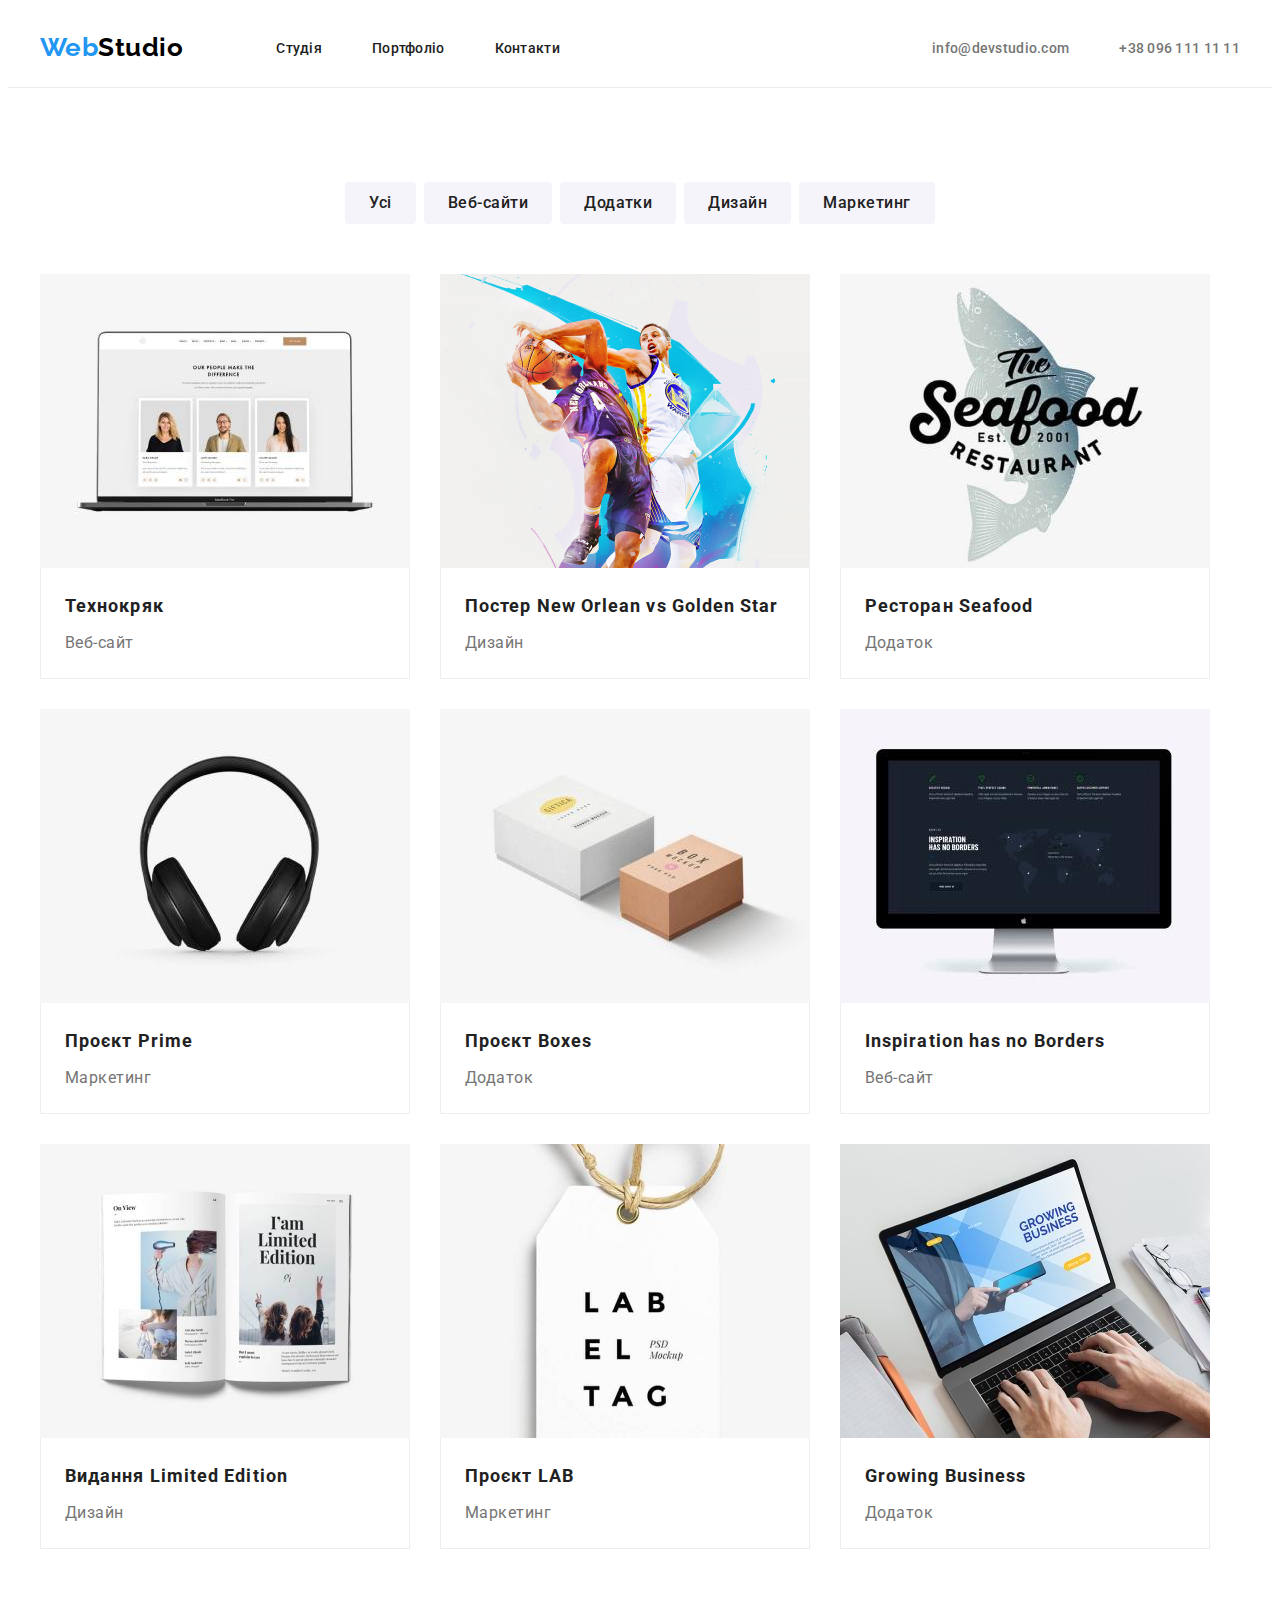
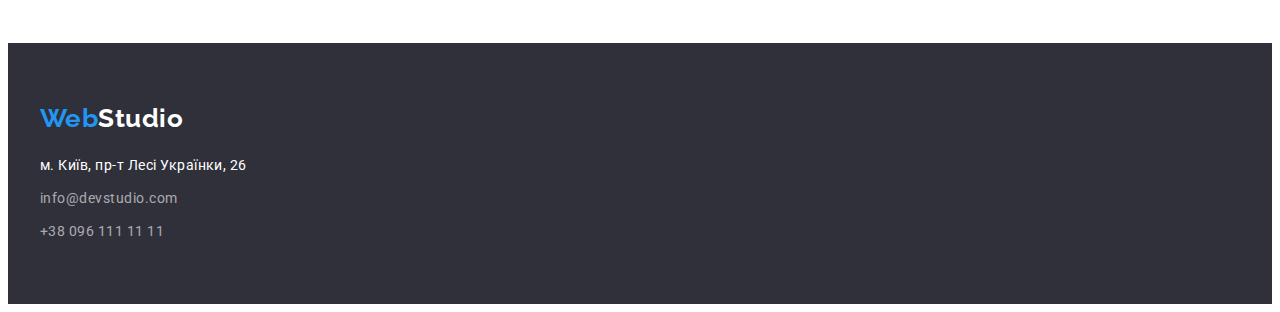
==== portfolio.html @ 813d0eb6 "add" ====
<!DOCTYPE html>
<html lang="en">
  <head>
    <meta charset="UTF-8" />
    <meta http-equiv="X-UA-Compatible" content="IE=edge" />
    <meta name="viewport" content="width=device-width, initial-scale=1.0" />
    <title>WebStudio</title>
    <link rel="preconnect" href="https://fonts.googleapis.com" />
    <link rel="preconnect" href="https://fonts.gstatic.com" crossorigin />
    <link
      href="https://fonts.googleapis.com/css2?family=Raleway:wght@700&family=Roboto:wght@400;500;700;900&display=swap"
      rel="stylesheet"
    />
    <link
      rel="stylesheet"
      href="https://cdnjs.cloudflare.com/ajax/libs/modern-normalize/1.1.0/modern-normalize.min.css"
      integrity="sha512-wpPYUAdjBVSE4KJnH1VR1HeZfpl1ub8YT/NKx4PuQ5NmX2tKuGu6U/JRp5y+Y8XG2tV+wKQpNHVUX03MfMFn9Q=="
      crossorigin="anonymous"
      referrerpolicy="no-referrer"
    />
    <link rel="stylesheet" href="./css/styles.css" />
  </head>

  <body>
    <header class="header">
      <div class="header-container container">
        <a href="index.html" class="logo"><span class="accent">Web</span>Studio</a>

        <nav class="nav">
          <ul class="nav-list list">
            <li class="item"><a href="./index.html" class="nav-link link">Студія</a></li>
            <li class="item">
              <a href="./portfolio.html" class="nav-link link">Портфоліо</a>
            </li>
            <li class="item"><a href="" class="nav-link link">Контакти</a></li>
          </ul>
        </nav>

        <ul class="contacts-header list">
          <li class="item">
            <a href="mailto:info@devstudio.com" class="header-email link">info@devstudio.com</a>
          </li>
          <li class="item">
            <a href="tel:+380961111111" class="header-tel link">+38 096 111 11 11</a>
          </li>
        </ul>
      </div>
    </header>

    <main>
      <section class="project section">
        <div class="container">
          <ul class="filter-list list">
            <li class="item"><button type="button" class="filter-button">Усі</button></li>
            <li class="item"><button type="button" class="filter-button">Веб-сайти</button></li>
            <li class="item"><button type="button" class="filter-button">Додатки</button></li>
            <li class="item"><button type="button" class="filter-button">Дизайн</button></li>
            <li class="item"><button type="button" class="filter-button">Маркетинг</button></li>
          </ul>

          <ul class="project-list list">
            <li class="item">
              <img class="project-foto" src="./img/portfolio-work9.jpg" alt="staff" width="370" />
              <div class="text">
                <h2 class="project-title">Технокряк</h2>
                <p class="project-text">Веб-сайт</p>
              </div>
            </li>
            <li class="item">
              <img
                class="project-foto"
                src="./img/portfolio-work8.jpg"
                alt="New Orlean vs Golden Star poster"
                width="370"
              />
              <div class="text">
                <h2 class="project-title">Постер New Orlean vs Golden Star</h2>
                <p class="project-text">Дизайн</p>
              </div>
            </li>
            <li class="item">
              <img
                class="project-foto"
                src="./img/portfolio-work7.jpg"
                alt="seafood restaurant logo"
                width="370"
              />
              <div class="text">
                <h2 class="project-title">Ресторан Seafood</h2>
                <p class="project-text">Додаток</p>
              </div>
            </li>
            <li class="item">
              <img
                class="project-foto"
                src="./img/portfolio-work6.jpg"
                alt="headphones"
                width="370"
              />
              <div class="text">
                <h2 class="project-title">Проєкт Prime</h2>
                <p class="project-text">Маркетинг</p>
              </div>
            </li>
            <li class="item">
              <img
                class="project-foto"
                src="./img/portfolio-work5.jpg"
                alt="two boxes"
                width="370"
              />
              <div class="text">
                <h2 class="project-title">Проєкт Boxes</h2>
                <p class="project-text">Додаток</p>
              </div>
            </li>
            <li class="item">
              <img
                class="project-foto"
                src="./img/portfolio-work4.jpg"
                alt="computer screen"
                width="370"
              />
              <div class="text">
                <h2 class="project-title">Inspiration has no Borders</h2>
                <p class="project-text">Веб-сайт</p>
              </div>
            </li>
            <li class="item">
              <img
                class="project-foto"
                src="./img/portfolio-work3.jpg"
                alt="open magazine"
                width="370"
              />
              <div class="text">
                <h2 class="project-title">Видання Limited Edition</h2>
                <p class="project-text">Дизайн</p>
              </div>
            </li>
            <li class="item">
              <img
                class="project-foto"
                src="./img/portfolio-work2.jpg"
                alt="tag with the inscription"
                width="370"
              />
              <div class="text">
                <h2 class="project-title">Проєкт LAB</h2>
                <p class="project-text">Маркетинг</p>
              </div>
            </li>
            <li class="item">
              <img
                class="project-foto"
                src="./img/portfolio-work1.jpg"
                alt="man working on a computer"
                width="370"
              />
              <div class="text">
                <h2 class="project-title">Growing Business</h2>
                <p class="project-text">Додаток</p>
              </div>
            </li>
          </ul>
        </div>
      </section>
    </main>

    <footer>
      <section class="footer container">
        <div class="footer-container">
          <p class="footer-logo"><span class="accent">Web</span>Studio</p>
          <address class="address">
            <ul class="address-list list">
              <li class="item">
                <p class="footer-address">м. Київ, пр-т Лесі Українки, 26</p>
              </li>
              <li class="item">
                <a href="mailto:info@devstudio.com" class="footer-email link">info@devstudio.com</a>
              </li>
              <li class="item">
                <a href="tel:+380961111111" class="footer-tel link">+38 096 111 11 11</a>
              </li>
            </ul>
          </address>
        </div>
      </section>
    </footer>
  </body>
</html>
---- css/styles.css ----
:root {
  --primary-text-color: #757575;
  --title-text-color: #212121;
  --accent-color: #2196f3;
  --white-color: #ffffff;
}

body {
  color: var(--primary-text-color);
  font-family: 'Roboto', sans-serif;
  letter-spacing: 0.03em;
}

.list {
  list-style: none;
  margin: 0;
  padding: 0;
}

.link {
  text-decoration: none;
}

.container {
  margin-left: auto;
  margin-right: auto;
  width: 1200px;
  padding-left: 15px;
  padding-right: 15px;
}

.section {
  padding-top: 94px;
  padding-bottom: 94px;
}

.nav,
.nav-list,
.contacts-header,
.header-container {
  display: flex;
}

.header {
  border-bottom: 1px solid #ececec;
}

.header-container {
  align-items: center;
}

.nav {
  margin-left: 93px;
}

.nav-list .item {
  margin-right: 50px;
}

.nav-list .item:last-child {
  margin-right: 0;
}

.contacts-header .item + .item {
  margin-left: 50px;
}

.logo {
  padding-top: 24px;
  padding-bottom: 24px;
  font-family: 'Raleway', sans-serif;
  font-weight: 700;
  font-size: 26px;
  line-height: 1.2;
  color: #000000;
  text-decoration: none;
}

.accent {
  color: var(--accent-color);
}

.nav-link {
  padding-top: 24px;
  padding-bottom: 24px;

  color: var(--title-text-color);
  font-weight: 500;
  font-size: 14px;
  line-height: 1.14;
  letter-spacing: 0.02em;
}

.link:hover,
.link:focus {
  color: var(--accent-color);
}

.contacts-header {
  margin-left: auto;
}

.header-email {
  padding-top: 24px;
  padding-bottom: 24px;

  color: var(--primary-text-color);
  font-weight: 500;
  font-size: 14px;
  line-height: 1.14;
  letter-spacing: 0.02em;
}

.header-tel {
  padding-top: 24px;
  padding-bottom: 24px;

  color: var(--primary-text-color);
  font-weight: 500;
  font-size: 14px;
  line-height: 1.14;
  letter-spacing: 0.02em;
}

.header-tel:hover,
.header-tel:focus {
  color: var(--accent-color);
}

.hero {
  text-align: center;
  background-color: #2f303a;
  padding-top: 200px;
  padding-bottom: 200px;
}

.hero-title {
  margin-top: 0;
  margin-bottom: 30px;
  margin-right: auto;
  margin-left: auto;
  width: 696px;

  font-weight: 900;
  font-size: 44px;
  line-height: 1.36;
  text-transform: uppercase;
  color: var(--white-color);
  letter-spacing: 0.06em;
}

.hero-button {
  padding: 10px 32px;
  border-width: 0;
  border-radius: 4px;
  min-width: 216px;

  font-family: 'Roboto', sans-serif;
  font-size: 16px;
  font-weight: 700;
  line-height: 1.9;
  cursor: pointer;
  background-color: var(--accent-color);
  color: var(--white-color);
  letter-spacing: 0.06em;
}

.benefits {
  padding-bottom: 0;
}

.benefits-list {
  display: flex;
}

.benefits-list .item {
  width: 270px;
}

.benefits-list .item + .item {
  margin-left: 30px;
}

.benefits-title {
  margin-top: 0;
  margin-bottom: 10px;

  color: var(--title-text-color);
  font-size: 14px;
  line-height: 1.14;
  text-transform: uppercase;
}

.benefits-text {
  margin: 0;

  font-size: 14px;
  line-height: 1.71;
}

.work-list {
  display: flex;
}

.work-title {
  margin-top: 0;
  margin-bottom: 50px;

  color: var(--title-text-color);
  font-size: 36px;
  line-height: 1.17;
  text-align: center;
}

.work-list .item + .item {
  margin-left: 30px;
}

.team-title {
  margin-top: 0;
  margin-bottom: 50px;

  color: var(--title-text-color);
  font-size: 36px;
  line-height: 1.17;
  text-align: center;
}

.team-list {
  display: flex;
}

.team-list .item + .item {
  margin-left: 30px;
}

.team-list .item {
  box-shadow: 0px 1px 3px rgba(0, 0, 0, 0.12), 0px 1px 1px rgba(0, 0, 0, 0.14),
    0px 2px 1px rgba(0, 0, 0, 0.2);
  border-radius: 0px 0px 4px 4px;
}

.team-text {
  padding-top: 30px;
  padding-bottom: 30px;
}

.text-name {
  margin-top: 0;
  margin-bottom: 10px;

  color: var(--title-text-color);
  font-weight: 500;
  font-size: 16px;
  line-height: 1.12;
  text-align: center;
}

.team-speciality {
  margin: 0;

  font-size: 16px;
  line-height: 1.12;
  text-align: center;
}

.filter-list {
  display: flex;
  justify-content: center;
  margin-bottom: 50px;
}

.filter-list .item + .item {
  margin-left: 8px;
}

.filter-button {
  border-radius: 4px;
  border-color: transparent;
  padding: 6px 22px;

  font-family: 'Roboto', sans-serif;
  font-weight: 500;
  font-size: 16px;
  line-height: 1.63;
  cursor: pointer;
  letter-spacing: 0.03em;
  color: var(--title-text-color);
  background-color: #f5f4fa;
}

.filter-button:hover,
.filter-button:focus {
  color: var(--white-color);
  background-color: var(--accent-color);
}

.project-list {
  display: flex;
  flex-wrap: wrap;
}

.project-list .item {
  width: 370px;
  margin-bottom: 30px;
}

.project-list .item:not(:nth-child(3n)) {
  margin-right: 30px;
}

.project-list .item:nth-last-child(-n + 3) {
  margin-bottom: 0px;
}

.project-foto {
  display: block;
}

.project-list .item .text {
  padding-left: 24px;
  padding-top: 20px;
  padding-bottom: 20px;

  border-left: solid 1px #eeeeee;
  border-bottom: solid 1px #eeeeee;
  border-right: solid 1px #eeeeee;
}

.project-title {
  margin-top: 0;
  margin-bottom: 4px;

  font-size: 18px;
  line-height: 2;
  letter-spacing: 0.06em;
  color: var(--title-text-color);
}

.project-text {
  margin: 0;

  font-size: 16px;
  line-height: 1.87;
}

footer {
  background-color: #2f303a;
  padding-top: 60px;
  padding-bottom: 60px;
}

.footer-logo {
  margin-top: 0;
  margin-bottom: 20px;

  text-decoration: none;
  font-family: 'Raleway', sans-serif;
  font-weight: 700;
  font-size: 26px;
  line-height: 1.2;
  color: var(--white-color);
}

.address {
  font-style: normal;
}

.address-list .item + .item {
  margin-top: 9px;
}

.footer-address {
  margin: 0;

  font-size: 14px;
  line-height: 1.7;
  color: var(--white-color);
}

.footer-email,
.footer-tel {
  font-size: 14px;
  line-height: 1.7;
  color: rgba(255, 255, 255, 0.6);
}
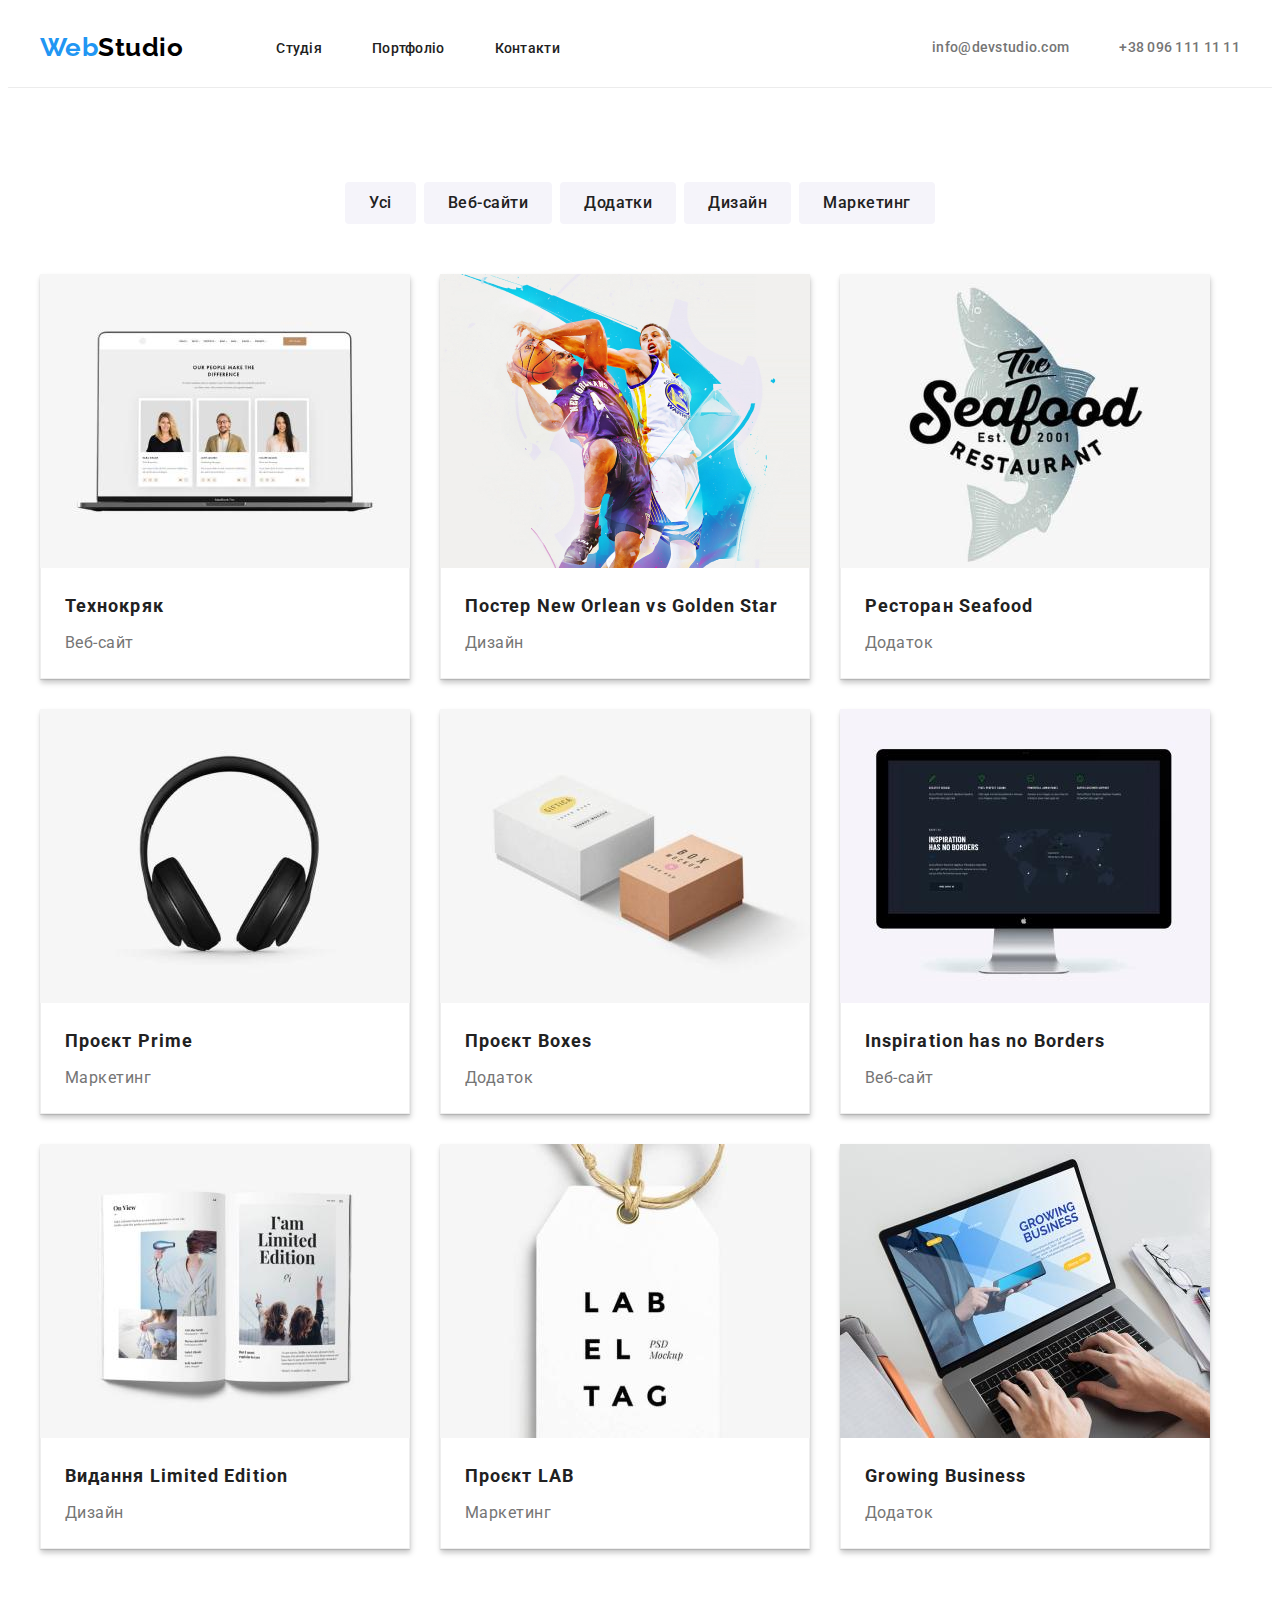
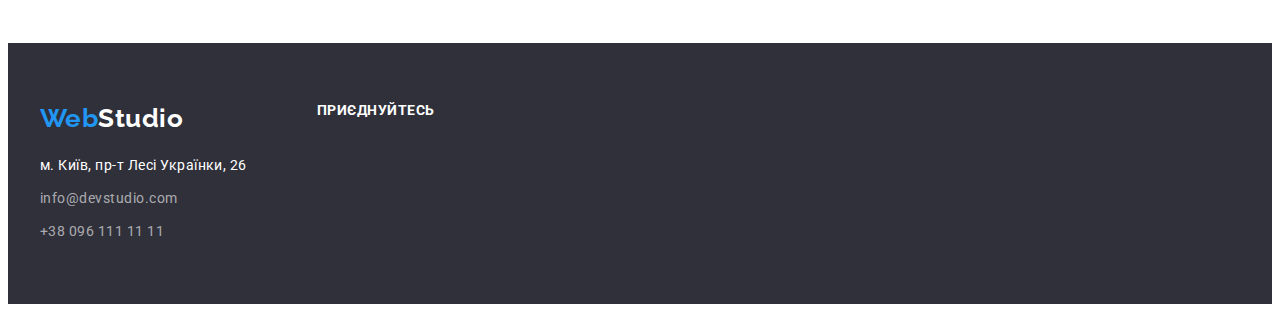
==== commit 2ec4693d: "add css style" ====
--- a/portfolio.html
+++ b/portfolio.html
@@ -168,7 +168,7 @@
     </main>
 
     <footer>
-      <section class="footer container">
+      <section class="footer-section container">
         <div class="footer-container">
           <p class="footer-logo"><span class="accent">Web</span>Studio</p>
           <address class="address">
@@ -185,6 +185,15 @@
             </ul>
           </address>
         </div>
+        <div class="join">
+          <h2 class="join-title">приєднуйтесь</h2>
+          <ul class="join-list list">
+            <li class="item icon-insta"><a href=""></a></li>
+            <li class="item icon-twit"><a href=""></a></li>
+            <li class="item icon-facebook"><a href=""></a></li>
+            <li class="item icon-in"><a href=""></a></li>
+          </ul>
+        </div>
       </section>
     </footer>
   </body>
--- a/css/styles.css
+++ b/css/styles.css
@@ -100,7 +100,22 @@
   margin-left: auto;
 }
 
+.icon-email {
+  margin-right: 10px;
+  width: 16px;
+  height: 12px;
+  fill: #757575;
+}
+
+.icon-email:hover,
+.icon-email:focus {
+  fill: var(--accent-color);
+}
+
 .header-email {
+  display: inline-flex;
+  align-items: center;
+
   padding-top: 24px;
   padding-bottom: 24px;
 
@@ -111,7 +126,22 @@
   letter-spacing: 0.02em;
 }
 
+.icon-smartphone {
+  margin-right: 10px;
+  width: 10px;
+  height: 16px;
+  fill: #757575;
+}
+
+.icon-smartphone:hover,
+.icon-smartphone:focus {
+  fill: var(--accent-color);
+}
+
 .header-tel {
+  display: inline-flex;
+  align-items: center;
+
   padding-top: 24px;
   padding-bottom: 24px;
 
@@ -120,16 +150,22 @@
   font-size: 14px;
   line-height: 1.14;
   letter-spacing: 0.02em;
-}
-
-.header-tel:hover,
-.header-tel:focus {
-  color: var(--accent-color);
 }
 
 .hero {
   text-align: center;
   background-color: #2f303a;
+  background-image: linear-gradient(rgba(47, 48, 58, 0.4), rgba(47, 48, 58, 0.4)),
+    url(../img/Img.jpg);
+  max-width: 1600px;
+  margin-left: auto;
+  margin-right: auto;
+  background-repeat: no-repeat;
+  background-position: center;
+  background-size: cover;
+
+  filter: drop-shadow(0px 4px 4px rgba(0, 0, 0, 0.25));
+
   padding-top: 200px;
   padding-bottom: 200px;
 }
@@ -181,6 +217,34 @@
   margin-left: 30px;
 }
 
+/* .benefits-list .item::before {
+  display: block;
+  content: '';
+  height: 120px;
+  margin-bottom: 30px;
+
+  background-color: #f5f4fa;
+  background-repeat: no-repeat;
+  background-position: center;
+  background-size: 70px;
+}
+
+.icon-antenna::before {
+  background-image: url(../img/antenna.png);
+}
+
+.icon-clock::before {
+  background-image: url(../img/clock.png);
+}
+
+.icon-diagram::before {
+  background-image: url(../img/diagram.png);
+}
+
+.icon-astronaut::before {
+  background-image: url(../img/astronaut.png);
+} */
+
 .benefits-title {
   margin-top: 0;
   margin-bottom: 10px;
@@ -214,6 +278,10 @@
 
 .work-list .item + .item {
   margin-left: 30px;
+}
+
+.team {
+  background-color: #f5f4fa;
 }
 
 .team-title {
@@ -261,6 +329,16 @@
 
   font-size: 16px;
   line-height: 1.12;
+  text-align: center;
+}
+
+.clients-title {
+  margin-top: 0;
+  margin-bottom: 50px;
+
+  color: var(--title-text-color);
+  font-size: 36px;
+  line-height: 1.17;
   text-align: center;
 }
 
@@ -293,6 +371,9 @@
 .filter-button:focus {
   color: var(--white-color);
   background-color: var(--accent-color);
+  box-shadow: 0px 3px 1px rgba(0, 0, 0, 0.1), 0px 1px 2px rgba(0, 0, 0, 0.08),
+    0px 2px 2px rgba(0, 0, 0, 0.12);
+  border-radius: 4px;
 }
 
 .project-list {
@@ -303,6 +384,8 @@
 .project-list .item {
   width: 370px;
   margin-bottom: 30px;
+  box-shadow: 0px 1px 1px rgba(0, 0, 0, 0.12), 0px 4px 4px rgba(0, 0, 0, 0.06),
+    1px 4px 6px rgba(0, 0, 0, 0.16);
 }
 
 .project-list .item:not(:nth-child(3n)) {
@@ -348,6 +431,14 @@
   background-color: #2f303a;
   padding-top: 60px;
   padding-bottom: 60px;
+}
+
+.footer-section {
+  display: flex;
+}
+
+.footer-container {
+  margin-right: 70px;
 }
 
 .footer-logo {
@@ -384,3 +475,58 @@
   line-height: 1.7;
   color: rgba(255, 255, 255, 0.6);
 }
+
+.join-title {
+  margin-top: 0px;
+  margin-bottom: 20px;
+  font-family: 'Roboto';
+  font-style: normal;
+  font-weight: 700;
+  font-size: 14px;
+  line-height: 1.14;
+  text-transform: uppercase;
+  color: var(--white-color);
+}
+
+.join-list {
+  display: flex;
+}
+
+/* .join-list .item::after {
+  display: block;
+  content: '';
+  width: 44px;
+  height: 44px;
+  border-radius: 50%;
+
+  background-repeat: no-repeat;
+  background-position: center;
+  background-color: rgba(255, 255, 255, 0.1);
+  background-size: 20px;
+}
+
+.icon-insta::after {
+  background-image: url(../img/instagram.png);
+}
+
+.icon-twit::after {
+  background-image: url(../img/twitter.png);
+}
+
+.icon-facebook::after {
+  background-image: url(../img/facebook.png);
+}
+
+.icon-in::after {
+  background-image: url(../img/linkedin.png);
+}
+
+.join-list .item:hover,
+.join-list .item:focus {
+  border-radius: 50%;
+  background-color: var(--accent-color);
+}
+
+.join-list .item + .item {
+  margin-left: 10px;
+} */
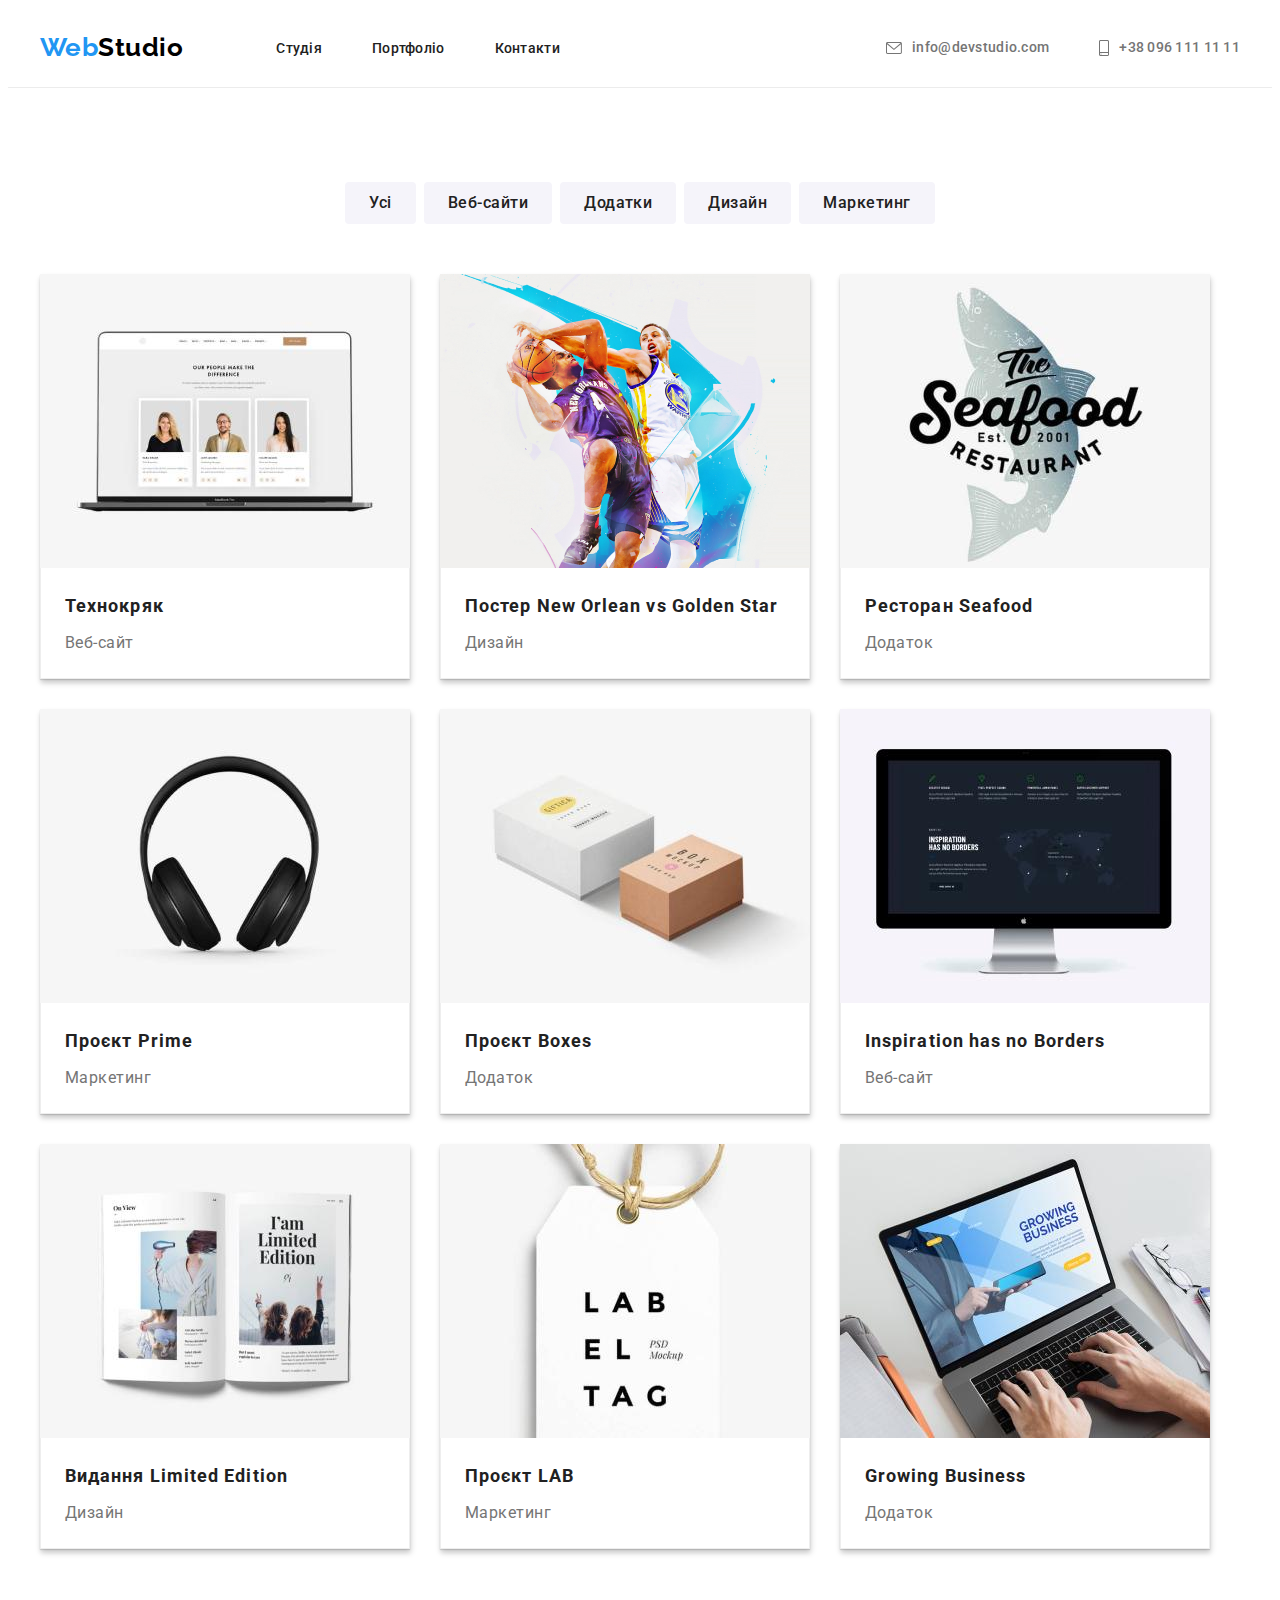
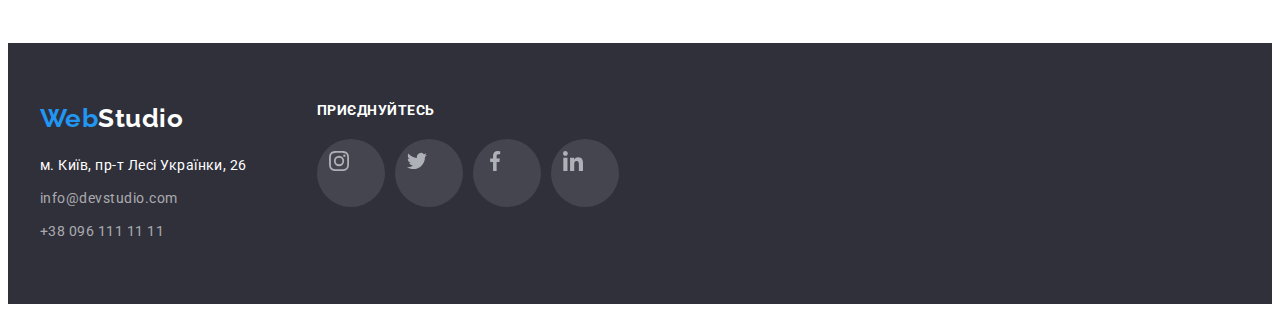
==== commit cedbd97a: "css" ====
--- a/portfolio.html
+++ b/portfolio.html
@@ -38,10 +38,18 @@
 
         <ul class="contacts-header list">
           <li class="item">
-            <a href="mailto:info@devstudio.com" class="header-email link">info@devstudio.com</a>
+            <a href="mailto:info@devstudio.com" class="header-email link"
+              ><svg class="icon-email"><use href="./img/symbol-defs.svg#icon-mail"></use></svg>
+              info@devstudio.com</a
+            >
           </li>
           <li class="item">
-            <a href="tel:+380961111111" class="header-tel link">+38 096 111 11 11</a>
+            <a href="tel:+380961111111" class="header-tel link"
+              ><svg class="icon-smartphone">
+                <use href="./img/symbol-defs.svg#icon-smartphone"></use>
+              </svg>
+              +38 096 111 11 11</a
+            >
           </li>
         </ul>
       </div>
@@ -188,10 +196,34 @@
         <div class="join">
           <h2 class="join-title">приєднуйтесь</h2>
           <ul class="join-list list">
-            <li class="item icon-insta"><a href=""></a></li>
-            <li class="item icon-twit"><a href=""></a></li>
-            <li class="item icon-facebook"><a href=""></a></li>
-            <li class="item icon-in"><a href=""></a></li>
+            <li class="item">
+              <a href="">
+                <svg class="icons">
+                  <use href="./img/symbol-defs.svg#icon-instagram"></use>
+                </svg>
+              </a>
+            </li>
+            <li class="item">
+              <a href="">
+                <svg class="icons">
+                  <use href="./img/symbol-defs.svg#icon-twitter"></use>
+                </svg>
+              </a>
+            </li>
+            <li class="item">
+              <a href="">
+                <svg class="icons">
+                  <use href="./img/symbol-defs.svg#icon-facebook"></use>
+                </svg>
+              </a>
+            </li>
+            <li class="item">
+              <a href="">
+                <svg class="icons">
+                  <use href="./img/symbol-defs.svg#icon-linkedin"></use>
+                </svg>
+              </a>
+            </li>
           </ul>
         </div>
       </section>
--- a/css/styles.css
+++ b/css/styles.css
@@ -107,8 +107,8 @@
   fill: #757575;
 }
 
-.icon-email:hover,
-.icon-email:focus {
+.link:hover .icon-email,
+.link:focus .icon-email {
   fill: var(--accent-color);
 }
 
@@ -133,8 +133,8 @@
   fill: #757575;
 }
 
-.icon-smartphone:hover,
-.icon-smartphone:focus {
+.link:focus .icon-smartphone,
+.link:hover .icon-smartphone {
   fill: var(--accent-color);
 }
 
@@ -217,33 +217,19 @@
   margin-left: 30px;
 }
 
-/* .benefits-list .item::before {
+.icon-background {
+  padding-top: 25px;
+  margin-bottom: 30px;
+  height: 120px;
+  background-color: #f5f4fa;
+}
+
+.icon-background .icon {
   display: block;
-  content: '';
-  height: 120px;
-  margin-bottom: 30px;
-
-  background-color: #f5f4fa;
-  background-repeat: no-repeat;
-  background-position: center;
-  background-size: 70px;
-}
-
-.icon-antenna::before {
-  background-image: url(../img/antenna.png);
-}
-
-.icon-clock::before {
-  background-image: url(../img/clock.png);
-}
-
-.icon-diagram::before {
-  background-image: url(../img/diagram.png);
-}
-
-.icon-astronaut::before {
-  background-image: url(../img/astronaut.png);
-} */
+  margin: auto;
+  width: 70px;
+  height: 70px;
+}
 
 .benefits-title {
   margin-top: 0;
@@ -326,12 +312,48 @@
 
 .team-speciality {
   margin: 0;
+  margin-bottom: 16px;
 
   font-size: 16px;
   line-height: 1.12;
   text-align: center;
 }
 
+.icon-social {
+  display: flex;
+  margin: auto;
+  width: 206px;
+  height: 44px;
+}
+
+.icon-item {
+  display: block;
+  padding: 12px;
+  width: 44px;
+  height: 44px;
+  border-radius: 50%;
+  cursor: pointer;
+}
+
+.icon-item + .icon-item {
+  margin-left: 10px;
+}
+
+.icons {
+  width: 20px;
+  height: 20px;
+
+  fill: #afb1b8;
+}
+
+.icon-item:hover,
+.icon-item:hover .icons,
+.icon-item:focus,
+.icon-item:focus .icons {
+  background-color: var(--accent-color);
+  fill: var(--white-color);
+}
+
 .clients-title {
   margin-top: 0;
   margin-bottom: 50px;
@@ -340,6 +362,39 @@
   font-size: 36px;
   line-height: 1.17;
   text-align: center;
+}
+
+.clients-list {
+  display: flex;
+}
+
+.clients-list .item {
+  padding: 16px 32px;
+  width: 170px;
+  border: 1px solid #afb1b8;
+  border-radius: 4px;
+  cursor: pointer;
+}
+
+.clients-list .item + .item {
+  margin-left: 30px;
+}
+
+.clients-list .icon {
+  display: block;
+  width: 106px;
+  height: 60px;
+  margin: auto;
+  fill: #afb1b8;
+}
+
+.clients-list .item:hover {
+  border: 1px solid var(--accent-color);
+  border-radius: 4px;
+}
+
+.clients-list .item:hover .icon {
+  fill: var(--accent-color);
 }
 
 .filter-list {
@@ -476,6 +531,10 @@
   color: rgba(255, 255, 255, 0.6);
 }
 
+.join {
+  height: 80px;
+}
+
 .join-title {
   margin-top: 0px;
   margin-bottom: 20px;
@@ -492,41 +551,21 @@
   display: flex;
 }
 
-/* .join-list .item::after {
+.join-list .item {
   display: block;
-  content: '';
+  padding: 12px;
   width: 44px;
   height: 44px;
   border-radius: 50%;
-
-  background-repeat: no-repeat;
-  background-position: center;
+  cursor: pointer;
   background-color: rgba(255, 255, 255, 0.1);
-  background-size: 20px;
-}
-
-.icon-insta::after {
-  background-image: url(../img/instagram.png);
-}
-
-.icon-twit::after {
-  background-image: url(../img/twitter.png);
-}
-
-.icon-facebook::after {
-  background-image: url(../img/facebook.png);
-}
-
-.icon-in::after {
-  background-image: url(../img/linkedin.png);
+}
+
+.join-list .item + .item {
+  margin-left: 10px;
 }
 
 .join-list .item:hover,
 .join-list .item:focus {
-  border-radius: 50%;
   background-color: var(--accent-color);
 }
-
-.join-list .item + .item {
-  margin-left: 10px;
-} */
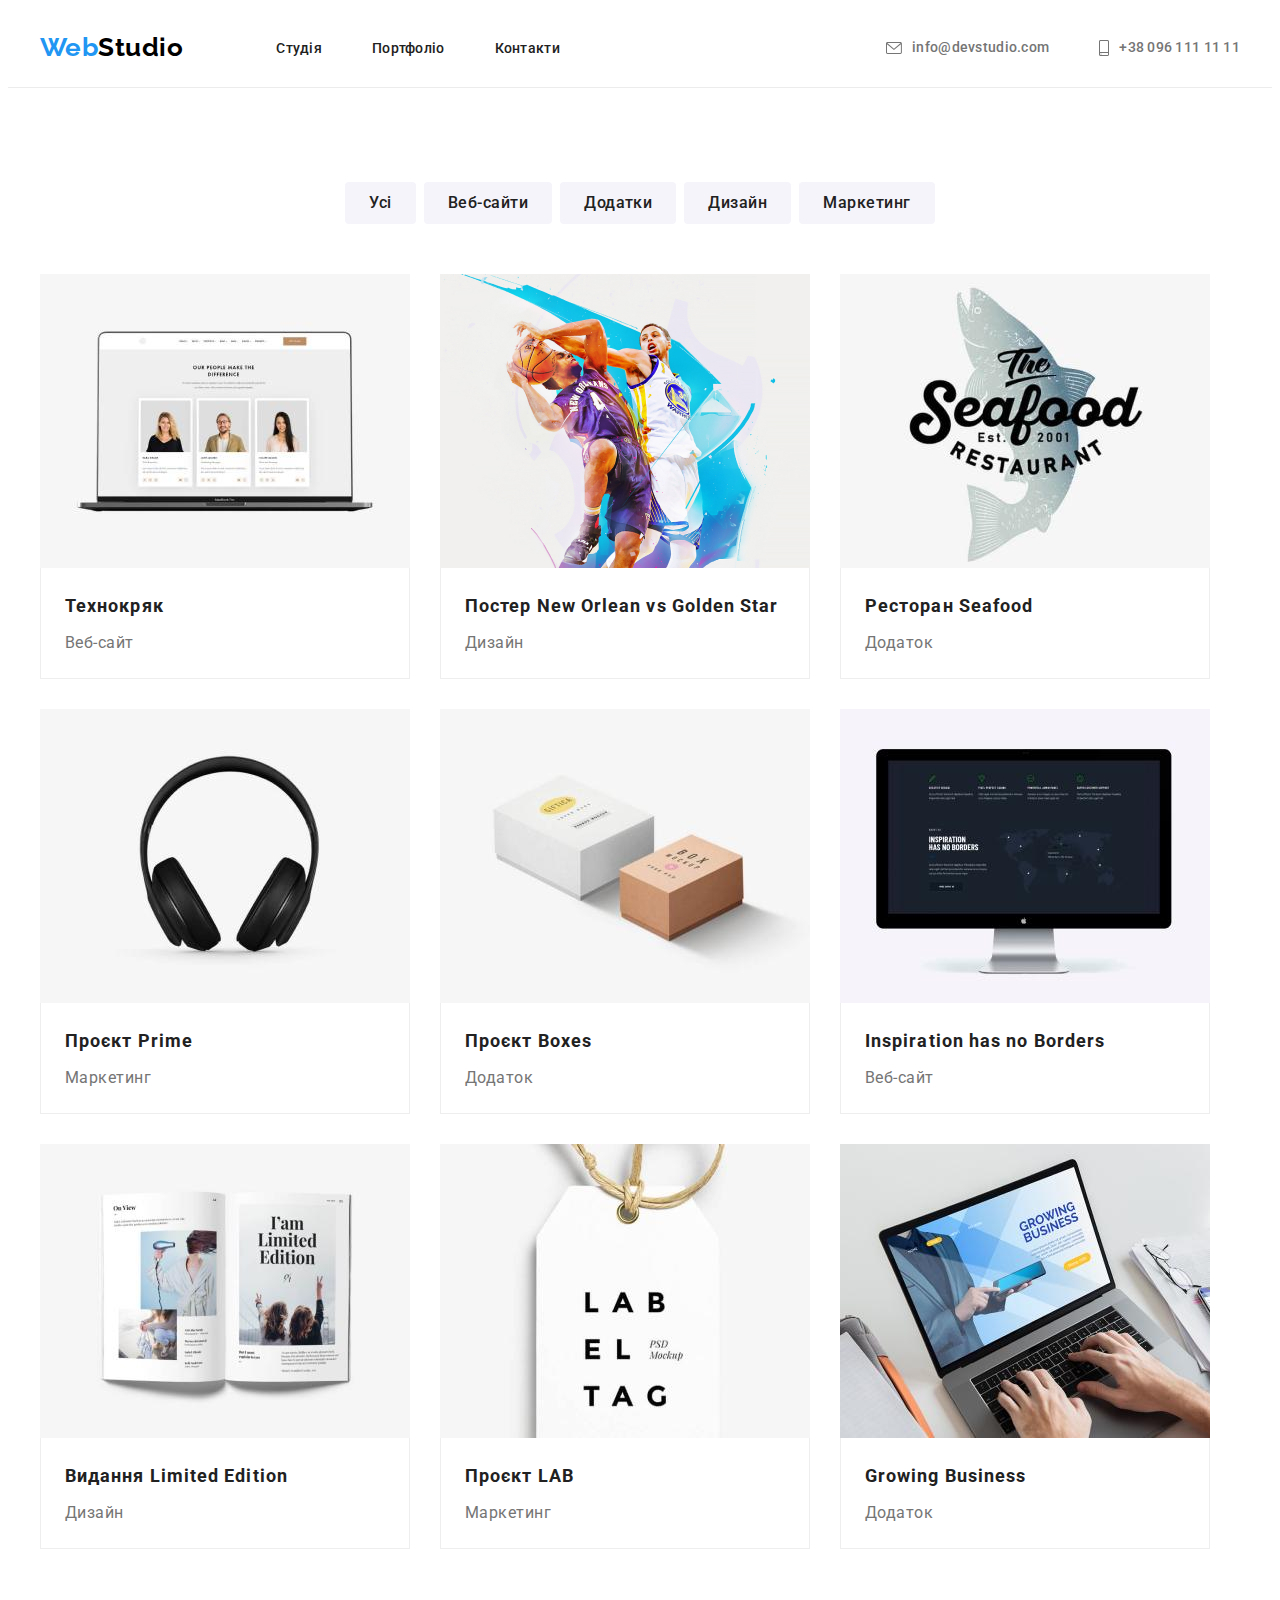
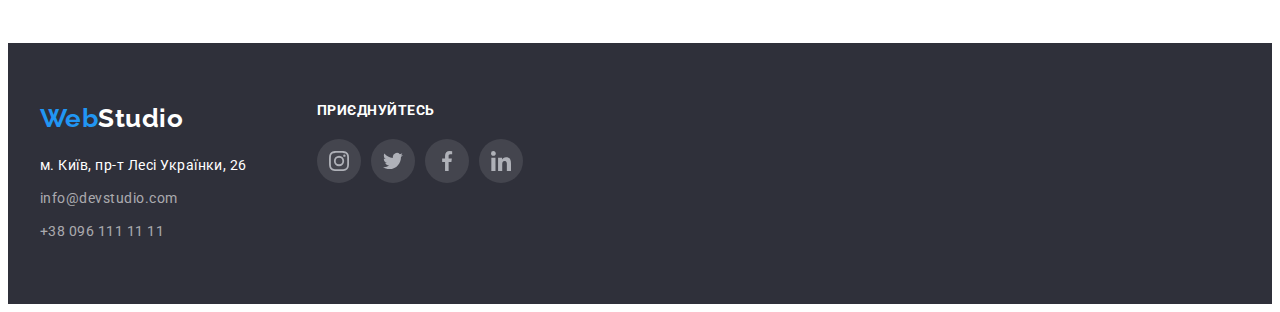
==== commit 8b12d282: "css" ====
--- a/portfolio.html
+++ b/portfolio.html
@@ -197,28 +197,28 @@
           <h2 class="join-title">приєднуйтесь</h2>
           <ul class="join-list list">
             <li class="item">
-              <a href="">
+              <a class="join-link" href="">
                 <svg class="icons">
                   <use href="./img/symbol-defs.svg#icon-instagram"></use>
                 </svg>
               </a>
             </li>
             <li class="item">
-              <a href="">
+              <a class="join-link" href="">
                 <svg class="icons">
                   <use href="./img/symbol-defs.svg#icon-twitter"></use>
                 </svg>
               </a>
             </li>
             <li class="item">
-              <a href="">
+              <a class="join-link" href="">
                 <svg class="icons">
                   <use href="./img/symbol-defs.svg#icon-facebook"></use>
                 </svg>
               </a>
             </li>
             <li class="item">
-              <a href="">
+              <a class="join-link" href="">
                 <svg class="icons">
                   <use href="./img/symbol-defs.svg#icon-linkedin"></use>
                 </svg>
--- a/css/styles.css
+++ b/css/styles.css
@@ -218,15 +218,17 @@
 }
 
 .icon-background {
-  padding-top: 25px;
+  display: flex;
+  align-items: center;
+  justify-content: center;
   margin-bottom: 30px;
   height: 120px;
   background-color: #f5f4fa;
+  border-radius: 4px;
 }
 
 .icon-background .icon {
   display: block;
-  margin: auto;
   width: 70px;
   height: 70px;
 }
@@ -295,6 +297,7 @@
 }
 
 .team-text {
+  background-color: var(--white-color);
   padding-top: 30px;
   padding-bottom: 30px;
 }
@@ -322,20 +325,22 @@
 .icon-social {
   display: flex;
   margin: auto;
+  justify-content: center;
   width: 206px;
   height: 44px;
 }
 
-.icon-item {
-  display: block;
-  padding: 12px;
+.icon-link {
+  display:flex;
+  justify-content: center;
+  align-items: center;
   width: 44px;
   height: 44px;
   border-radius: 50%;
   cursor: pointer;
 }
 
-.icon-item + .icon-item {
+.icon-link + .icon-link {
   margin-left: 10px;
 }
 
@@ -346,10 +351,14 @@
   fill: #afb1b8;
 }
 
-.icon-item:hover,
-.icon-item:hover .icons,
-.icon-item:focus,
-.icon-item:focus .icons {
+.icon-link:hover,
+.icon-link:hover .icons {
+  background-color: var(--accent-color);
+  fill: var(--white-color);
+}
+
+.icon-link:focus,
+.icon-link:focus .icons {
   background-color: var(--accent-color);
   fill: var(--white-color);
 }
@@ -368,15 +377,18 @@
   display: flex;
 }
 
-.clients-list .item {
-  padding: 16px 32px;
+.clients-list .clients-link{
+  display: flex;
+  justify-content: center;
+  align-items: center;
   width: 170px;
+  height: 92px;
   border: 1px solid #afb1b8;
   border-radius: 4px;
   cursor: pointer;
 }
 
-.clients-list .item + .item {
+.clients-list .item + .item{
   margin-left: 30px;
 }
 
@@ -384,16 +396,17 @@
   display: block;
   width: 106px;
   height: 60px;
-  margin: auto;
   fill: #afb1b8;
 }
 
-.clients-list .item:hover {
+.clients-list .clients-link:focus,
+.clients-list .clients-link:hover {
   border: 1px solid var(--accent-color);
   border-radius: 4px;
 }
 
-.clients-list .item:hover .icon {
+.clients-list .clients-link:focus .icon,
+.clients-list .clients-link:hover .icon {
   fill: var(--accent-color);
 }
 
@@ -439,6 +452,9 @@
 .project-list .item {
   width: 370px;
   margin-bottom: 30px;
+}
+
+.project-list .item:hover {
   box-shadow: 0px 1px 1px rgba(0, 0, 0, 0.12), 0px 4px 4px rgba(0, 0, 0, 0.06),
     1px 4px 6px rgba(0, 0, 0, 0.16);
 }
@@ -551,9 +567,10 @@
   display: flex;
 }
 
-.join-list .item {
-  display: block;
-  padding: 12px;
+.join-list .join-link {
+  display: flex;
+  justify-content: center;
+  align-items: center;
   width: 44px;
   height: 44px;
   border-radius: 50%;
@@ -565,7 +582,7 @@
   margin-left: 10px;
 }
 
-.join-list .item:hover,
-.join-list .item:focus {
+.join-list .join-link:hover,
+.join-list .join-link:focus {
   background-color: var(--accent-color);
 }
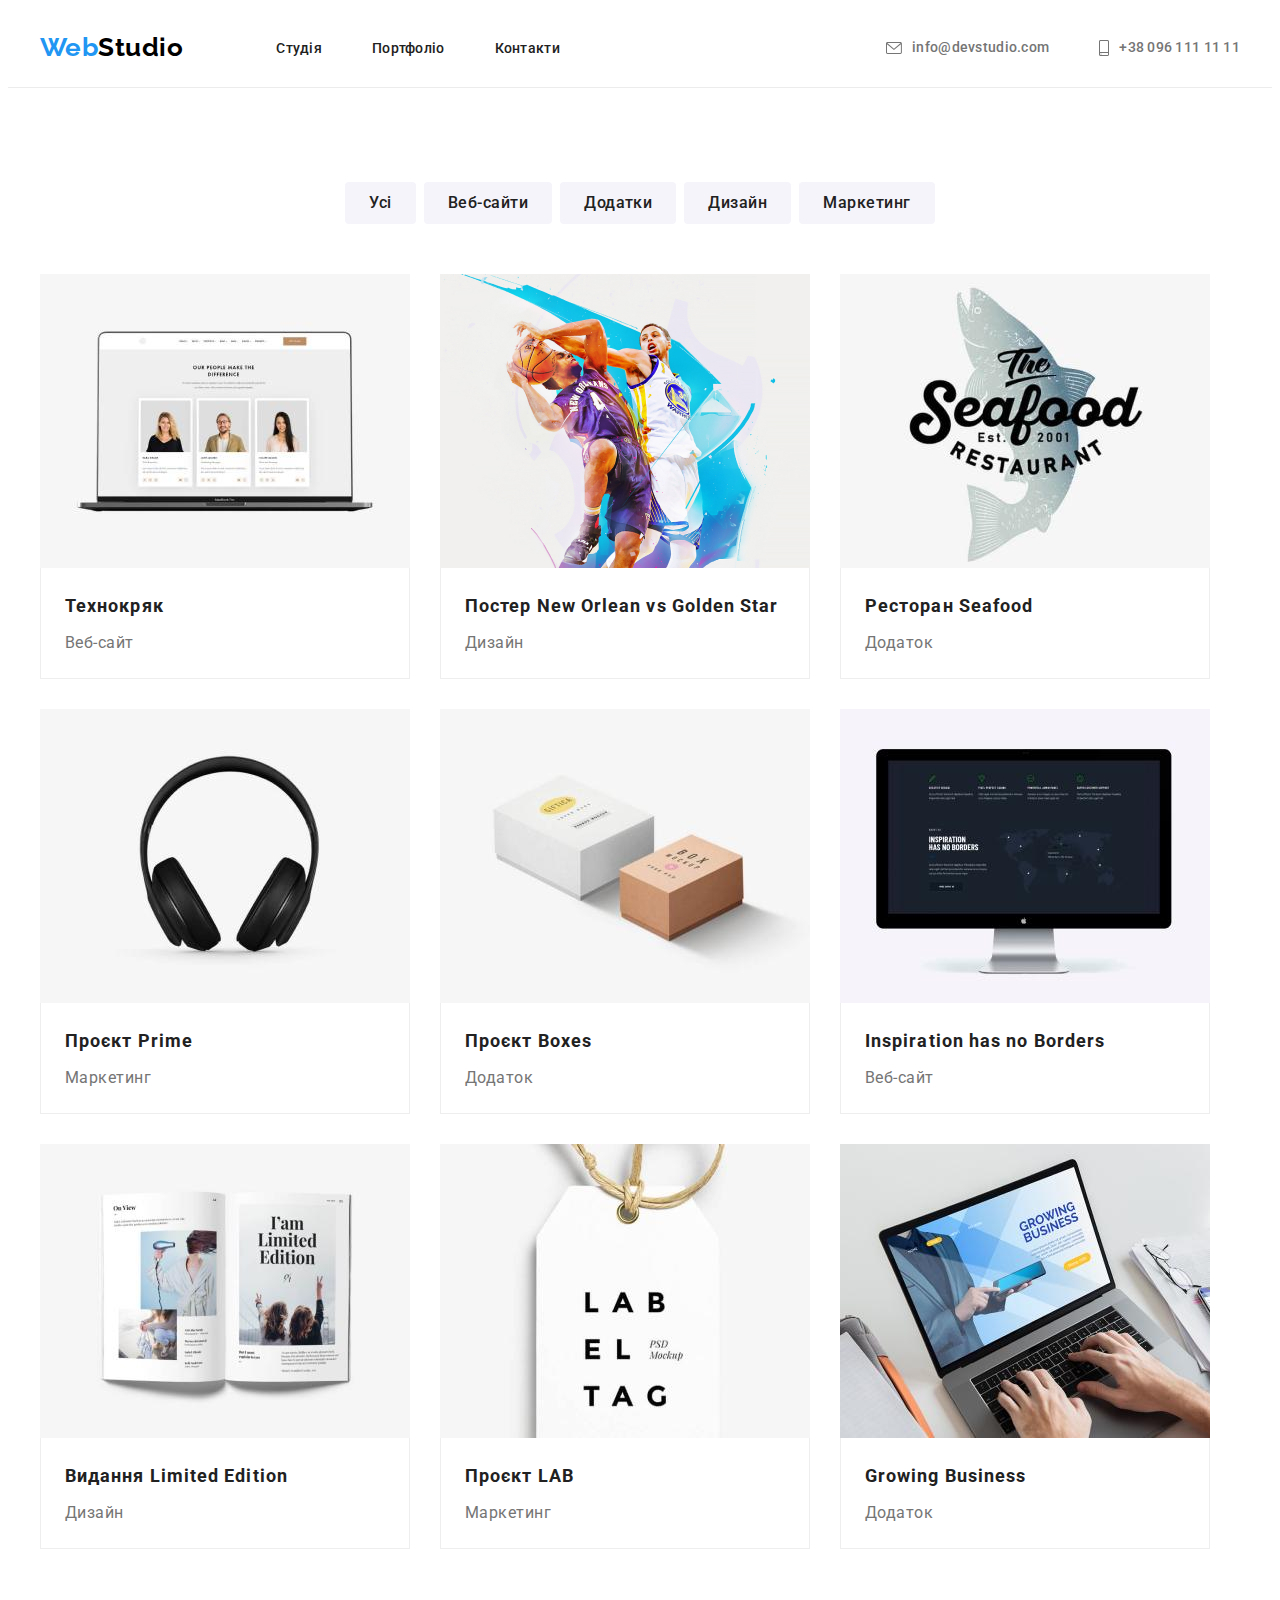
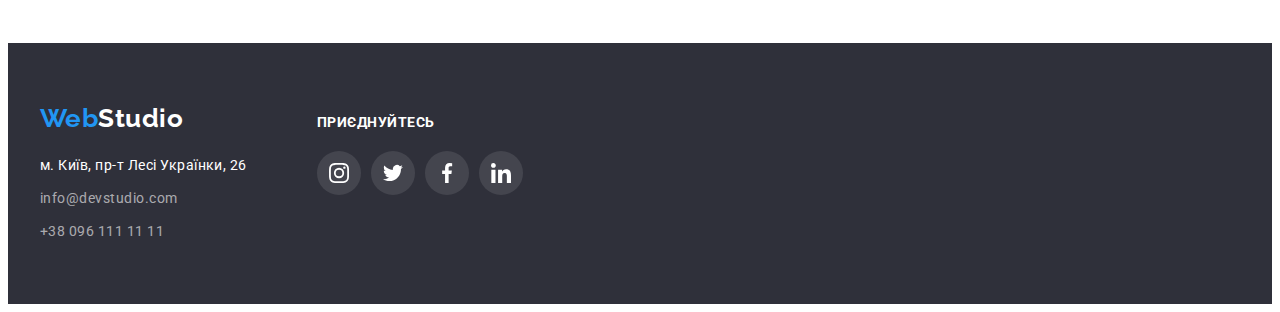
==== commit e6e20449: "css" ====
--- a/portfolio.html
+++ b/portfolio.html
@@ -176,7 +176,7 @@
     </main>
 
     <footer>
-      <section class="footer-section container">
+      <div class="footer-section container">
         <div class="footer-container">
           <p class="footer-logo"><span class="accent">Web</span>Studio</p>
           <address class="address">
@@ -226,7 +226,7 @@
             </li>
           </ul>
         </div>
-      </section>
+      </div>
     </footer>
   </body>
 </html>
--- a/css/styles.css
+++ b/css/styles.css
@@ -340,9 +340,10 @@
   cursor: pointer;
 }
 
-.icon-link + .icon-link {
+.icons-list + .icons-list{
   margin-left: 10px;
 }
+
 
 .icons {
   width: 20px;
@@ -506,6 +507,7 @@
 
 .footer-section {
   display: flex;
+  align-items: baseline;
 }
 
 .footer-container {
@@ -586,3 +588,7 @@
 .join-list .join-link:focus {
   background-color: var(--accent-color);
 }
+
+.join-list .icons{
+  fill: var(--white-color);
+}
